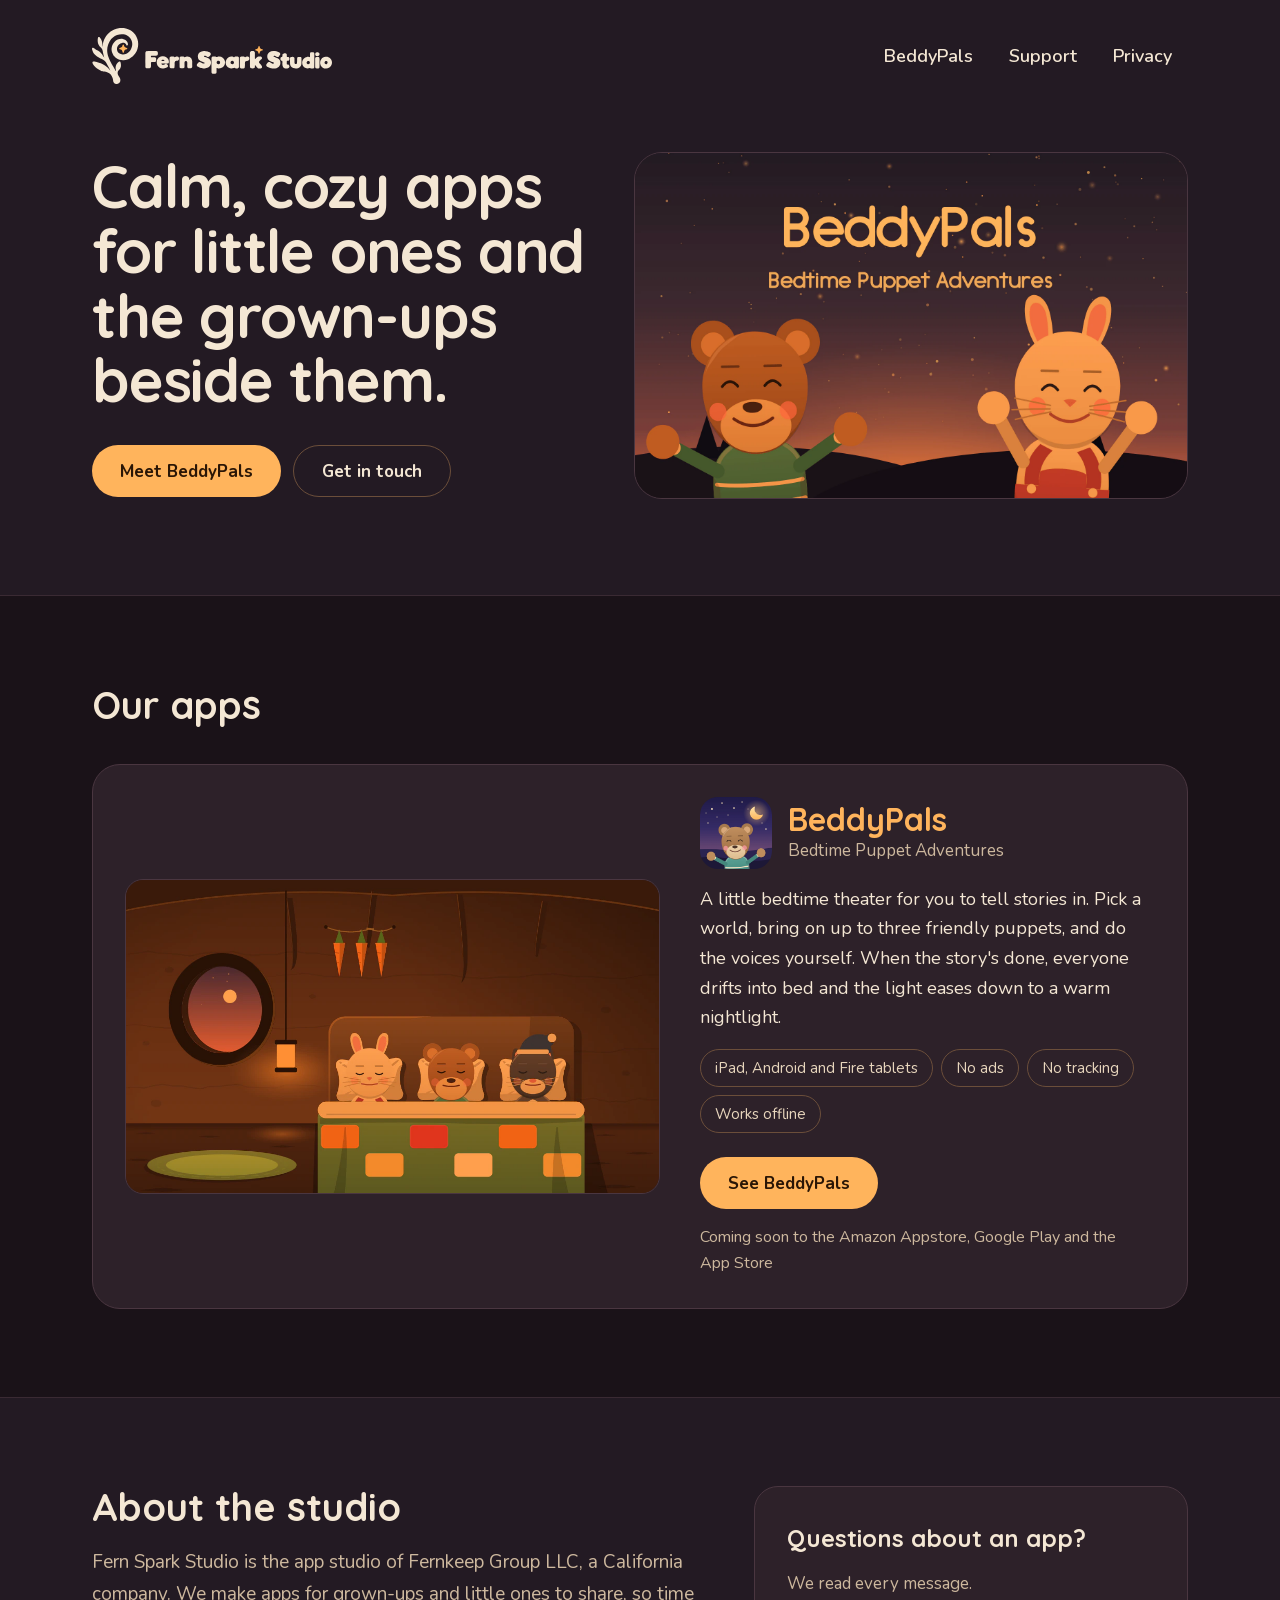
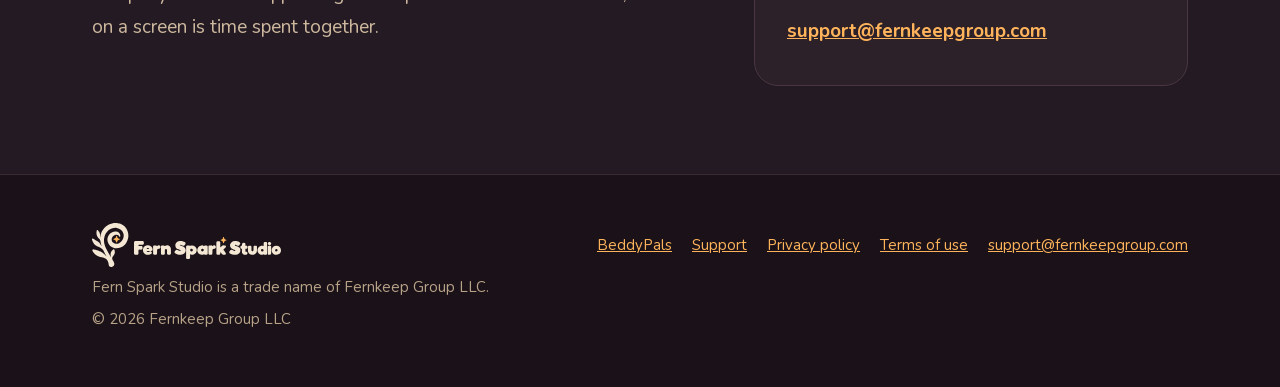
==== index.html @ 2775c810 "Fern Spark Studio website: fernkeepgroup.com Home, BeddyPals, Support, privacy policy and terms of u" ====
<!doctype html>
<html lang="en">
<head>
<meta charset="utf-8">
<meta name="viewport" content="width=device-width, initial-scale=1">
<title>Fern Spark Studio: Home</title>
<meta name="description" content="Fern Spark Studio makes calm, cozy apps for little ones and the grown-ups beside them.">
<meta property="og:type" content="website">
<meta property="og:site_name" content="Fern Spark Studio">
<meta property="og:title" content="Fern Spark Studio: Home">
<meta property="og:description" content="Fern Spark Studio makes calm, cozy apps for little ones and the grown-ups beside them.">
<meta property="og:url" content="https://fernkeepgroup.com/">
<meta property="og:image" content="https://fernkeepgroup.com/images/splash-art.png">
<meta property="og:image:width" content="1600">
<meta property="og:image:height" content="1000">
<meta property="og:image:alt" content="BeddyPals: the Sleepy Bear and Little Rabbit cheering under a starry sky">
<meta name="twitter:card" content="summary_large_image">
<meta name="twitter:title" content="Fern Spark Studio: Home">
<meta name="twitter:description" content="Fern Spark Studio makes calm, cozy apps for little ones and the grown-ups beside them.">
<meta name="twitter:image" content="https://fernkeepgroup.com/images/splash-art.png">
<link rel="icon" href="images/favicon-32.png" sizes="32x32" type="image/png">
<link rel="icon" href="images/favicon.svg" type="image/svg+xml">
<link rel="apple-touch-icon" href="images/apple-touch-icon.png">
<link rel="stylesheet" href="fonts/fonts.css">
<style>
body{margin:0;background:#231A23}
*,*::before,*::after{box-sizing:border-box}
a{color:#FFB45C}a:hover{color:#FFD39E}
</style>
</head>
<body>
<div style="font-family: 'Nunito', 'Trebuchet MS', sans-serif; color: #F4E7D4; background: #231A23; font-size: 18px; line-height: 1.6">

<header style="max-width: 1160px; margin: 0 auto; padding: 28px 32px; display: flex; flex-wrap: wrap; align-items: center; justify-content: space-between; gap: 16px 32px">
<a href="index.html" style="font-family: 'Quicksand', 'Trebuchet MS', sans-serif; font-weight: 700; font-size: 26px; letter-spacing: -0.01em; color: #F4E7D4; text-decoration: none; min-height: 44px; display: flex; align-items: center"><img src="images/fernspark-dark-horizontal.svg" width="240" height="56" alt="Fern Spark Studio" style="display: block; height: 56px; width: auto"></a>
<nav aria-label="Main" style="display: flex; flex-wrap: wrap; gap: 4px">
<a href="beddypals.html" style="display: flex; align-items: center; min-height: 44px; padding: 0 16px; border-radius: 999px; color: #F4E7D4; text-decoration: none; font-weight: 600">BeddyPals</a>
<a href="support.html" style="display: flex; align-items: center; min-height: 44px; padding: 0 16px; border-radius: 999px; color: #F4E7D4; text-decoration: none; font-weight: 600">Support</a>
<a href="privacy.html" style="display: flex; align-items: center; min-height: 44px; padding: 0 16px; border-radius: 999px; color: #F4E7D4; text-decoration: none; font-weight: 600">Privacy</a>
</nav>
</header>

<section style="max-width: 1160px; margin: 0 auto; padding: 40px 32px 96px; display: flex; flex-wrap: wrap; align-items: center; gap: 48px">
<div style="flex: 1 1 420px; min-width: 0; display: flex; flex-direction: column; gap: 24px">
<h1 style="margin: 0; font-family: 'Quicksand', 'Trebuchet MS', sans-serif; font-weight: 700; font-size: clamp(40px, 5vw, 60px); line-height: 1.08; letter-spacing: -0.02em; color: #F4E7D4">Calm, cozy apps for little ones and the grown-ups beside them.</h1>
<div style="display: flex; flex-wrap: wrap; gap: 12px; padding-top: 8px">
<a href="beddypals.html" style="display: inline-flex; align-items: center; min-height: 52px; padding: 0 28px; border-radius: 999px; background: #FFB45C; color: #2A1606; font-weight: 700; font-size: 17px; text-decoration: none">Meet BeddyPals</a>
<a href="support.html" style="display: inline-flex; align-items: center; min-height: 52px; padding: 0 28px; border-radius: 999px; border: 1.5px solid #6B4E3A; color: #F4E7D4; font-weight: 700; font-size: 17px; text-decoration: none">Get in touch</a>
</div>
</div>
<div style="flex: 1 1 480px; min-width: 0">
<img src="images/splash-art.webp" width="1600" height="1000" alt="BeddyPals: the Sleepy Bear and Little Rabbit cheering under a starry sky" style="display: block; width: 100%; height: auto; border-radius: 28px; border: 1px solid #4A3640">
</div>
</section>

<section id="apps" style="background: #1A1218; border-top: 1px solid #3A2A33; border-bottom: 1px solid #3A2A33">
<div style="max-width: 1160px; margin: 0 auto; padding: 88px 32px; display: flex; flex-direction: column; gap: 36px">
<h2 style="margin: 0; font-family: 'Quicksand', 'Trebuchet MS', sans-serif; font-weight: 700; font-size: 38px; line-height: 1.15; color: #F4E7D4">Our apps</h2>
<article style="display: flex; flex-wrap: wrap; align-items: center; gap: 40px; padding: 32px; background: #2D2129; border: 1px solid #4A3640; border-radius: 28px">
<div style="flex: 1 1 440px; min-width: 0">
<img src="images/06-goodnight.webp" width="1024" height="600" alt="BeddyPals goodnight scene: the Little Rabbit, Little Kitten and Sleepy Bear tucked into bed under a patchwork blanket" style="display: block; width: 100%; height: auto; border-radius: 18px; border: 1px solid #4A3640">
</div>
<div style="flex: 1 1 360px; min-width: 0; display: flex; flex-direction: column; gap: 16px">
<div style="display: flex; align-items: center; gap: 16px">
<img src="images/beddypals-icon.webp" width="512" height="512" alt="BeddyPals app icon" style="display: block; width: 72px; height: 72px; border-radius: 18px">
<div style="display: flex; flex-direction: column">
<h3 style="margin: 0; font-family: 'Quicksand', 'Trebuchet MS', sans-serif; font-weight: 700; font-size: 32px; line-height: 1.15; color: #FFB45C">BeddyPals</h3>
<p style="margin: 0; font-size: 17px; color: #CDB89E">Bedtime Puppet Adventures</p>
</div>
</div>
<p style="margin: 0; font-size: 18px; line-height: 1.65; color: #F4E7D4">A little bedtime theater for you to tell stories in. Pick a world, bring on up to three friendly puppets, and do the voices yourself. When the story's done, everyone drifts into bed and the light eases down to a warm nightlight.</p>
<div style="display: flex; flex-wrap: wrap; gap: 8px">
<span style="padding: 6px 14px; border-radius: 999px; border: 1px solid #6B4E3A; font-size: 15px; color: #E8D6BD">iPad, Android and Fire tablets</span>
<span style="padding: 6px 14px; border-radius: 999px; border: 1px solid #6B4E3A; font-size: 15px; color: #E8D6BD">No ads</span>
<span style="padding: 6px 14px; border-radius: 999px; border: 1px solid #6B4E3A; font-size: 15px; color: #E8D6BD">No tracking</span>
<span style="padding: 6px 14px; border-radius: 999px; border: 1px solid #6B4E3A; font-size: 15px; color: #E8D6BD">Works offline</span>
</div>
<div style="display: flex; flex-wrap: wrap; align-items: center; gap: 16px; padding-top: 8px">
<a href="beddypals.html" style="display: inline-flex; align-items: center; min-height: 52px; padding: 0 28px; border-radius: 999px; background: #FFB45C; color: #2A1606; font-weight: 700; font-size: 17px; text-decoration: none">See BeddyPals</a>
<span style="font-size: 16px; color: #CDB89E">Coming soon to the Amazon&nbsp;Appstore, Google&nbsp;Play and the App&nbsp;Store</span>
</div>
</div>
</article>
</div>
</section>

<section style="max-width: 1160px; margin: 0 auto; padding: 88px 32px; display: flex; flex-wrap: wrap; gap: 48px; align-items: flex-start">
<div style="flex: 1 1 520px; min-width: 0; display: flex; flex-direction: column; gap: 16px">
<h2 style="margin: 0; font-family: 'Quicksand', 'Trebuchet MS', sans-serif; font-weight: 700; font-size: 38px; line-height: 1.15; color: #F4E7D4">About the studio</h2>
<p style="margin: 0; font-size: 19px; line-height: 1.7; color: #CDB89E">Fern Spark Studio is the app studio of Fernkeep Group LLC, a California company. We make apps for grown-ups and little ones to share, so time on a screen is time spent together.</p>
</div>
<div style="flex: 1 1 340px; min-width: 0; padding: 32px; background: #2D2129; border: 1px solid #4A3640; border-radius: 24px; display: flex; flex-direction: column; gap: 12px">
<h3 style="margin: 0; font-family: 'Quicksand', 'Trebuchet MS', sans-serif; font-weight: 700; font-size: 24px; color: #F4E7D4">Questions about an app?</h3>
<p style="margin: 0; font-size: 17px; color: #CDB89E">We read every message.</p>
<a href="mailto:support@fernkeepgroup.com" style="font-weight: 700; font-size: 19px; min-height: 44px; display: flex; align-items: center">support@fernkeepgroup.com</a>
</div>
</section>

<footer style="background: #1A1218; border-top: 1px solid #3A2A33">
<div style="max-width: 1160px; margin: 0 auto; padding: 48px 32px 56px; display: flex; flex-wrap: wrap; justify-content: space-between; gap: 32px">
<div style="display: flex; flex-direction: column; gap: 8px; max-width: 460px">
<img src="images/fernspark-dark-horizontal.svg" width="189" height="44" alt="Fern Spark Studio" style="display: block; height: 44px; width: auto; align-self: flex-start">
<p style="margin: 0; font-size: 15px; color: #B8A288">Fern Spark Studio is a trade name of Fernkeep Group LLC.</p>
<p style="margin: 0; font-size: 15px; color: #B8A288">© 2026 Fernkeep Group LLC</p>
</div>
<nav aria-label="Footer" style="display: flex; flex-wrap: wrap; gap: 4px 20px; align-items: flex-start">
<a href="beddypals.html" style="font-size: 15px; min-height: 44px; display: flex; align-items: center">BeddyPals</a>
<a href="support.html" style="font-size: 15px; min-height: 44px; display: flex; align-items: center">Support</a>
<a href="privacy.html" style="font-size: 15px; min-height: 44px; display: flex; align-items: center">Privacy policy</a>
<a href="terms.html" style="font-size: 15px; min-height: 44px; display: flex; align-items: center">Terms of use</a>
<a href="mailto:support@fernkeepgroup.com" style="font-size: 15px; min-height: 44px; display: flex; align-items: center">support@fernkeepgroup.com</a>
</nav>
</div>
</footer>

</div>
</body>
</html>
---- fonts/fonts.css ----
/* Quicksand and Nunito, latin subset, self-hosted (SIL Open Font License 1.1; see OFL-*.txt).
   Same @font-face rules Google Fonts served for this site's stylesheet link, with local files. */
@font-face {
  font-family: 'Nunito';
  font-style: normal;
  font-weight: 400;
  font-display: swap;
  src: url(nunito-latin.woff2) format('woff2');
  unicode-range: U+0000-00FF, U+0131, U+0152-0153, U+02BB-02BC, U+02C6, U+02DA, U+02DC, U+0304, U+0308, U+0329, U+2000-206F, U+20AC, U+2122, U+2191, U+2193, U+2212, U+2215, U+FEFF, U+FFFD;
}
@font-face {
  font-family: 'Nunito';
  font-style: normal;
  font-weight: 600;
  font-display: swap;
  src: url(nunito-latin.woff2) format('woff2');
  unicode-range: U+0000-00FF, U+0131, U+0152-0153, U+02BB-02BC, U+02C6, U+02DA, U+02DC, U+0304, U+0308, U+0329, U+2000-206F, U+20AC, U+2122, U+2191, U+2193, U+2212, U+2215, U+FEFF, U+FFFD;
}
@font-face {
  font-family: 'Nunito';
  font-style: normal;
  font-weight: 700;
  font-display: swap;
  src: url(nunito-latin.woff2) format('woff2');
  unicode-range: U+0000-00FF, U+0131, U+0152-0153, U+02BB-02BC, U+02C6, U+02DA, U+02DC, U+0304, U+0308, U+0329, U+2000-206F, U+20AC, U+2122, U+2191, U+2193, U+2212, U+2215, U+FEFF, U+FFFD;
}
@font-face {
  font-family: 'Quicksand';
  font-style: normal;
  font-weight: 500;
  font-display: swap;
  src: url(quicksand-latin.woff2) format('woff2');
  unicode-range: U+0000-00FF, U+0131, U+0152-0153, U+02BB-02BC, U+02C6, U+02DA, U+02DC, U+0304, U+0308, U+0329, U+2000-206F, U+20AC, U+2122, U+2191, U+2193, U+2212, U+2215, U+FEFF, U+FFFD;
}
@font-face {
  font-family: 'Quicksand';
  font-style: normal;
  font-weight: 600;
  font-display: swap;
  src: url(quicksand-latin.woff2) format('woff2');
  unicode-range: U+0000-00FF, U+0131, U+0152-0153, U+02BB-02BC, U+02C6, U+02DA, U+02DC, U+0304, U+0308, U+0329, U+2000-206F, U+20AC, U+2122, U+2191, U+2193, U+2212, U+2215, U+FEFF, U+FFFD;
}
@font-face {
  font-family: 'Quicksand';
  font-style: normal;
  font-weight: 700;
  font-display: swap;
  src: url(quicksand-latin.woff2) format('woff2');
  unicode-range: U+0000-00FF, U+0131, U+0152-0153, U+02BB-02BC, U+02C6, U+02DA, U+02DC, U+0304, U+0308, U+0329, U+2000-206F, U+20AC, U+2122, U+2191, U+2193, U+2212, U+2215, U+FEFF, U+FFFD;
}
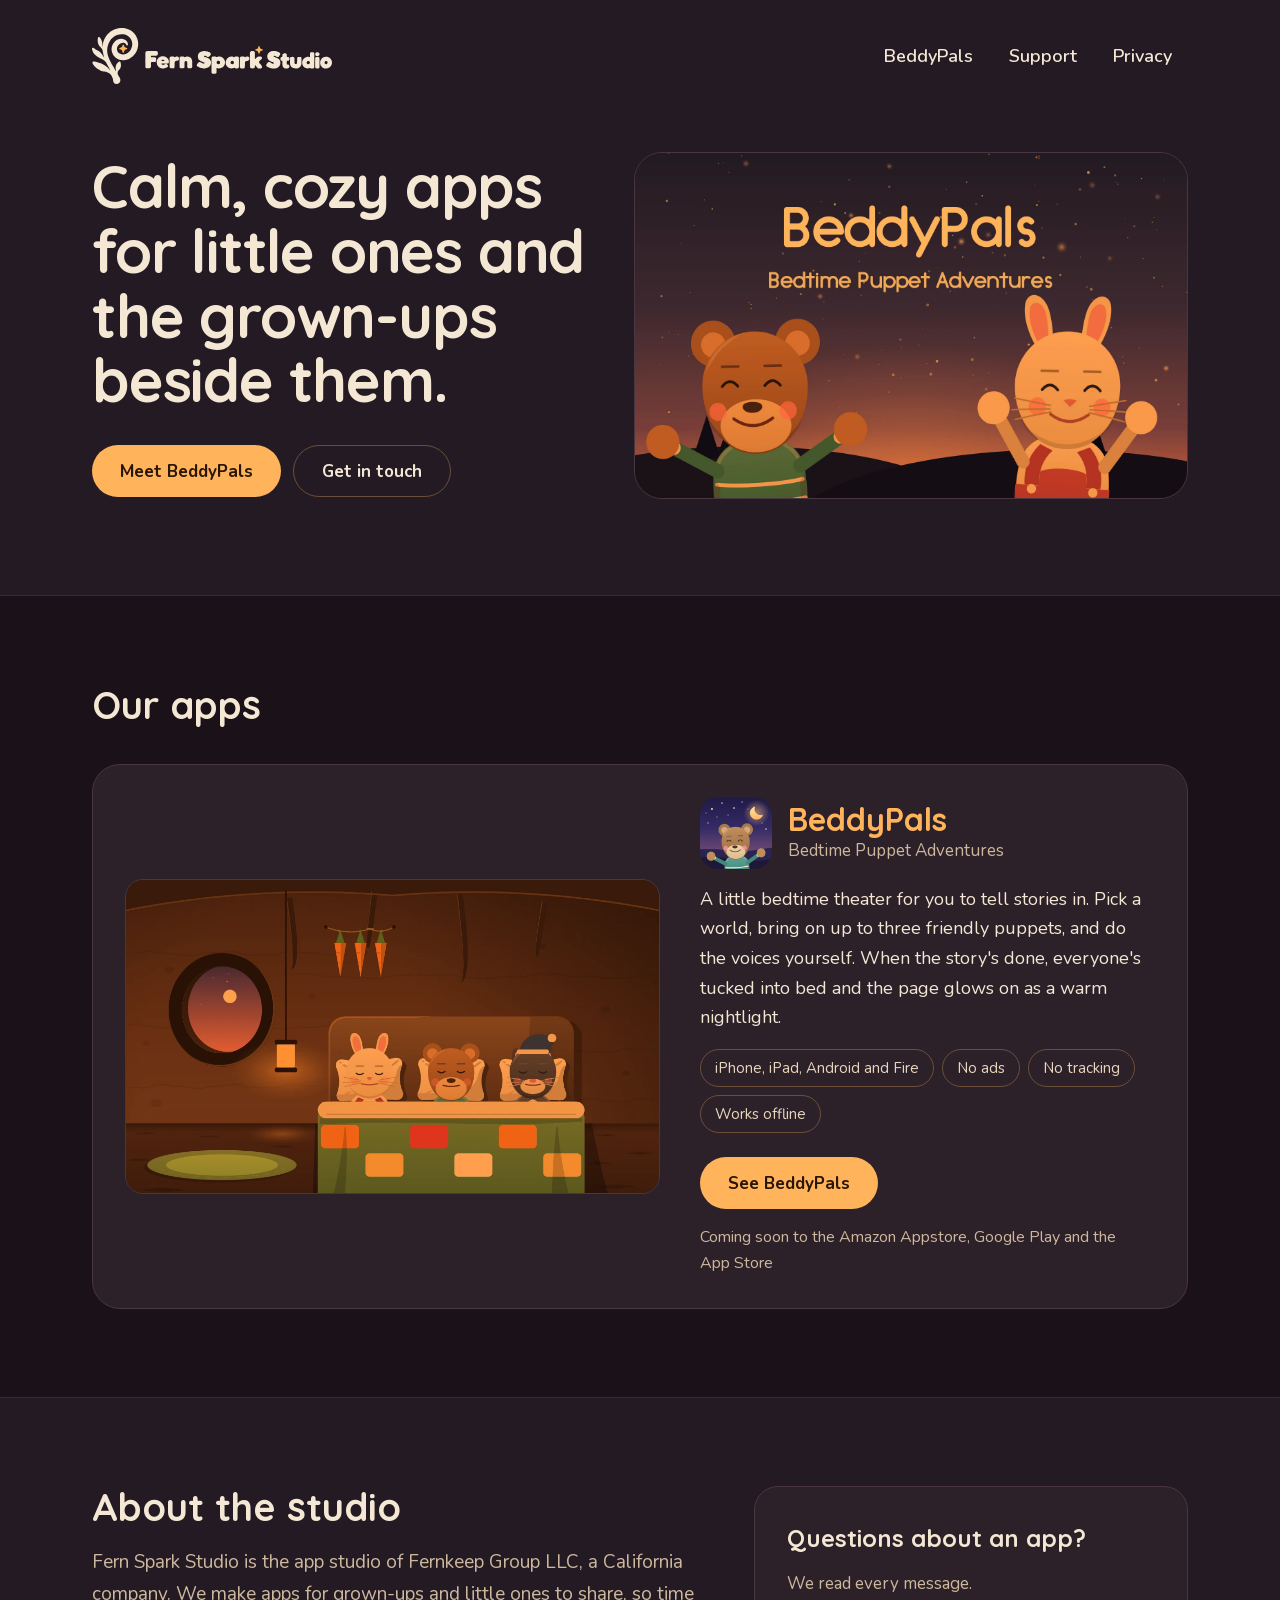
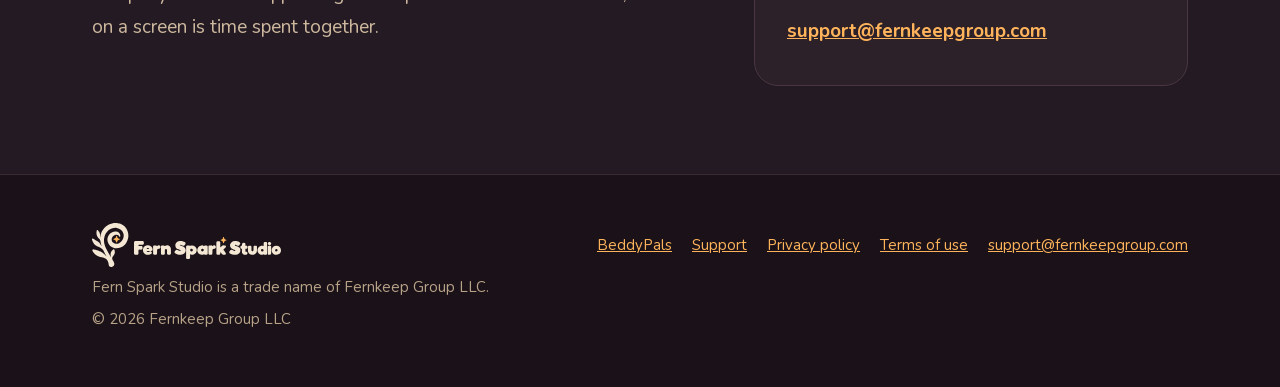
==== commit 694f7142: "Site review: accuracy fixes, privacy and terms update, phone wrapping Checked every claim against th" ====
--- a/index.html
+++ b/index.html
@@ -26,6 +26,7 @@
 body{margin:0;background:#231A23}
 *,*::before,*::after{box-sizing:border-box}
 a{color:#FFB45C}a:hover{color:#FFD39E}
+@media (max-width:600px){h1,h2,h3{text-wrap:balance}p,li{text-wrap:pretty}.nw{white-space:nowrap}}
 </style>
 </head>
 <body>
@@ -42,7 +43,7 @@
 
 <section style="max-width: 1160px; margin: 0 auto; padding: 40px 32px 96px; display: flex; flex-wrap: wrap; align-items: center; gap: 48px">
 <div style="flex: 1 1 420px; min-width: 0; display: flex; flex-direction: column; gap: 24px">
-<h1 style="margin: 0; font-family: 'Quicksand', 'Trebuchet MS', sans-serif; font-weight: 700; font-size: clamp(40px, 5vw, 60px); line-height: 1.08; letter-spacing: -0.02em; color: #F4E7D4">Calm, cozy apps for little ones and the grown-ups beside them.</h1>
+<h1 style="margin: 0; font-family: 'Quicksand', 'Trebuchet MS', sans-serif; font-weight: 700; font-size: clamp(34px, min(9.6vw, 40px) + max(0px, 5vw - 40px), 60px); line-height: 1.08; letter-spacing: -0.02em; color: #F4E7D4">Calm, cozy apps for little ones and the <span class="nw">grown-ups</span> beside them.</h1>
 <div style="display: flex; flex-wrap: wrap; gap: 12px; padding-top: 8px">
 <a href="beddypals.html" style="display: inline-flex; align-items: center; min-height: 52px; padding: 0 28px; border-radius: 999px; background: #FFB45C; color: #2A1606; font-weight: 700; font-size: 17px; text-decoration: none">Meet BeddyPals</a>
 <a href="support.html" style="display: inline-flex; align-items: center; min-height: 52px; padding: 0 28px; border-radius: 999px; border: 1.5px solid #6B4E3A; color: #F4E7D4; font-weight: 700; font-size: 17px; text-decoration: none">Get in touch</a>
@@ -55,7 +56,7 @@
 
 <section id="apps" style="background: #1A1218; border-top: 1px solid #3A2A33; border-bottom: 1px solid #3A2A33">
 <div style="max-width: 1160px; margin: 0 auto; padding: 88px 32px; display: flex; flex-direction: column; gap: 36px">
-<h2 style="margin: 0; font-family: 'Quicksand', 'Trebuchet MS', sans-serif; font-weight: 700; font-size: 38px; line-height: 1.15; color: #F4E7D4">Our apps</h2>
+<h2 style="margin: 0; font-family: 'Quicksand', 'Trebuchet MS', sans-serif; font-weight: 700; font-size: min(38px, max(30px, 8.6vw)); line-height: 1.15; color: #F4E7D4">Our apps</h2>
 <article style="display: flex; flex-wrap: wrap; align-items: center; gap: 40px; padding: 32px; background: #2D2129; border: 1px solid #4A3640; border-radius: 28px">
 <div style="flex: 1 1 440px; min-width: 0">
 <img src="images/06-goodnight.webp" width="1024" height="600" alt="BeddyPals goodnight scene: the Little Rabbit, Little Kitten and Sleepy Bear tucked into bed under a patchwork blanket" style="display: block; width: 100%; height: auto; border-radius: 18px; border: 1px solid #4A3640">
@@ -68,9 +69,9 @@
 <p style="margin: 0; font-size: 17px; color: #CDB89E">Bedtime Puppet Adventures</p>
 </div>
 </div>
-<p style="margin: 0; font-size: 18px; line-height: 1.65; color: #F4E7D4">A little bedtime theater for you to tell stories in. Pick a world, bring on up to three friendly puppets, and do the voices yourself. When the story's done, everyone drifts into bed and the light eases down to a warm nightlight.</p>
+<p style="margin: 0; font-size: 18px; line-height: 1.65; color: #F4E7D4">A little bedtime theater for you to tell stories in. Pick a world, bring on up to three friendly puppets, and do the voices yourself. When the story's done, everyone's tucked into bed and the page glows on as a warm nightlight.</p>
 <div style="display: flex; flex-wrap: wrap; gap: 8px">
-<span style="padding: 6px 14px; border-radius: 999px; border: 1px solid #6B4E3A; font-size: 15px; color: #E8D6BD">iPad, Android and Fire tablets</span>
+<span style="padding: 6px 14px; border-radius: 999px; border: 1px solid #6B4E3A; font-size: 15px; color: #E8D6BD">iPhone, iPad, Android and Fire</span>
 <span style="padding: 6px 14px; border-radius: 999px; border: 1px solid #6B4E3A; font-size: 15px; color: #E8D6BD">No ads</span>
 <span style="padding: 6px 14px; border-radius: 999px; border: 1px solid #6B4E3A; font-size: 15px; color: #E8D6BD">No tracking</span>
 <span style="padding: 6px 14px; border-radius: 999px; border: 1px solid #6B4E3A; font-size: 15px; color: #E8D6BD">Works offline</span>
@@ -86,8 +87,8 @@
 
 <section style="max-width: 1160px; margin: 0 auto; padding: 88px 32px; display: flex; flex-wrap: wrap; gap: 48px; align-items: flex-start">
 <div style="flex: 1 1 520px; min-width: 0; display: flex; flex-direction: column; gap: 16px">
-<h2 style="margin: 0; font-family: 'Quicksand', 'Trebuchet MS', sans-serif; font-weight: 700; font-size: 38px; line-height: 1.15; color: #F4E7D4">About the studio</h2>
-<p style="margin: 0; font-size: 19px; line-height: 1.7; color: #CDB89E">Fern Spark Studio is the app studio of Fernkeep Group LLC, a California company. We make apps for grown-ups and little ones to share, so time on a screen is time spent together.</p>
+<h2 style="margin: 0; font-family: 'Quicksand', 'Trebuchet MS', sans-serif; font-weight: 700; font-size: min(38px, max(30px, 8.6vw)); line-height: 1.15; color: #F4E7D4">About the studio</h2>
+<p style="margin: 0; font-size: 19px; line-height: 1.7; color: #CDB89E">Fern Spark Studio is the app studio of Fernkeep Group LLC, a California company. We make apps for <span class="nw">grown-ups</span> and little ones to share, so time on a screen is time spent together.</p>
 </div>
 <div style="flex: 1 1 340px; min-width: 0; padding: 32px; background: #2D2129; border: 1px solid #4A3640; border-radius: 24px; display: flex; flex-direction: column; gap: 12px">
 <h3 style="margin: 0; font-family: 'Quicksand', 'Trebuchet MS', sans-serif; font-weight: 700; font-size: 24px; color: #F4E7D4">Questions about an app?</h3>
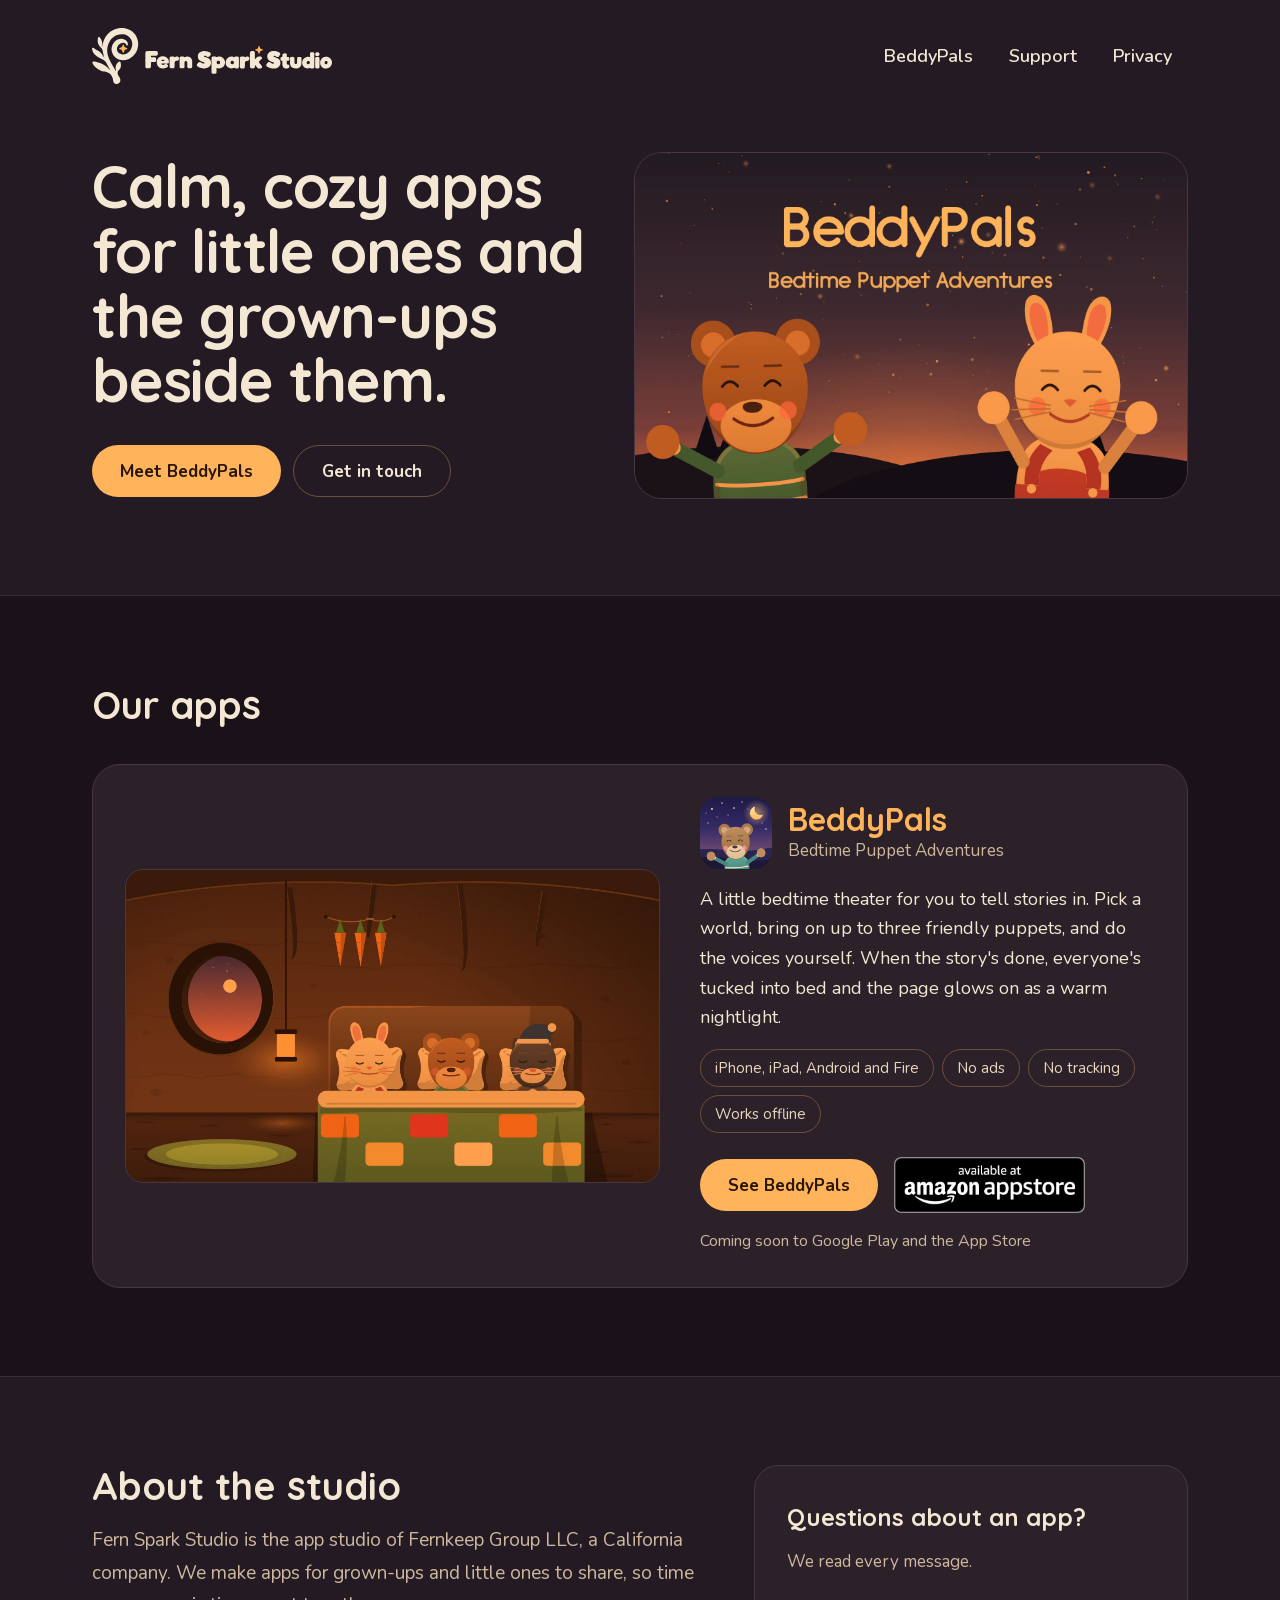
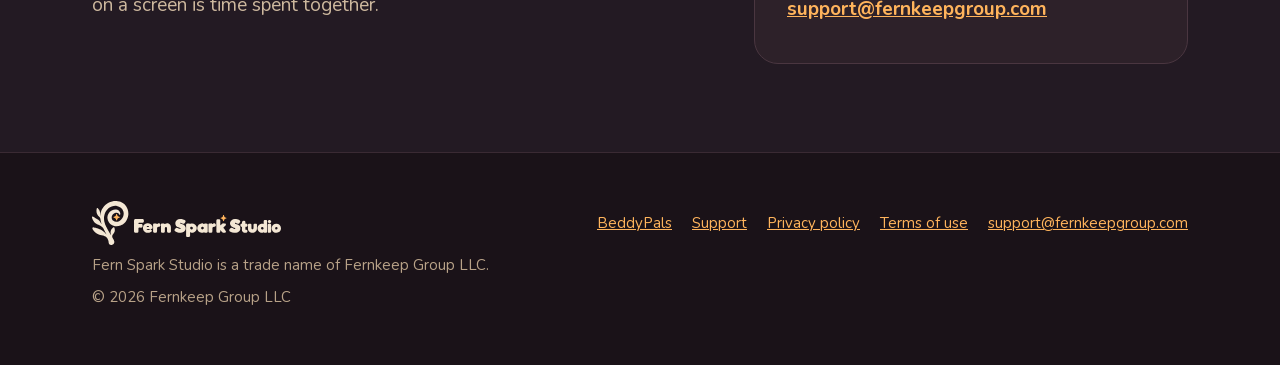
==== commit fda937c3: "BeddyPals is on the Amazon Appstore: official badge linked to the listing - Amazon's black "availabl" ====
--- a/index.html
+++ b/index.html
@@ -78,7 +78,8 @@
 </div>
 <div style="display: flex; flex-wrap: wrap; align-items: center; gap: 16px; padding-top: 8px">
 <a href="beddypals.html" style="display: inline-flex; align-items: center; min-height: 52px; padding: 0 28px; border-radius: 999px; background: #FFB45C; color: #2A1606; font-weight: 700; font-size: 17px; text-decoration: none">See BeddyPals</a>
-<span style="font-size: 16px; color: #CDB89E">Coming soon to the Amazon&nbsp;Appstore, Google&nbsp;Play and the App&nbsp;Store</span>
+<a href="https://www.amazon.com/dp/B0HN4PJKD9" style="display: inline-flex; border-radius: 10px"><img src="images/amazon-appstore-badge.png" width="191" height="56" alt="Available at Amazon Appstore" style="display: block; height: 56px; width: auto"></a>
+<span style="font-size: 16px; color: #CDB89E">Coming soon to Google&nbsp;Play and the App&nbsp;Store</span>
 </div>
 </div>
 </article>
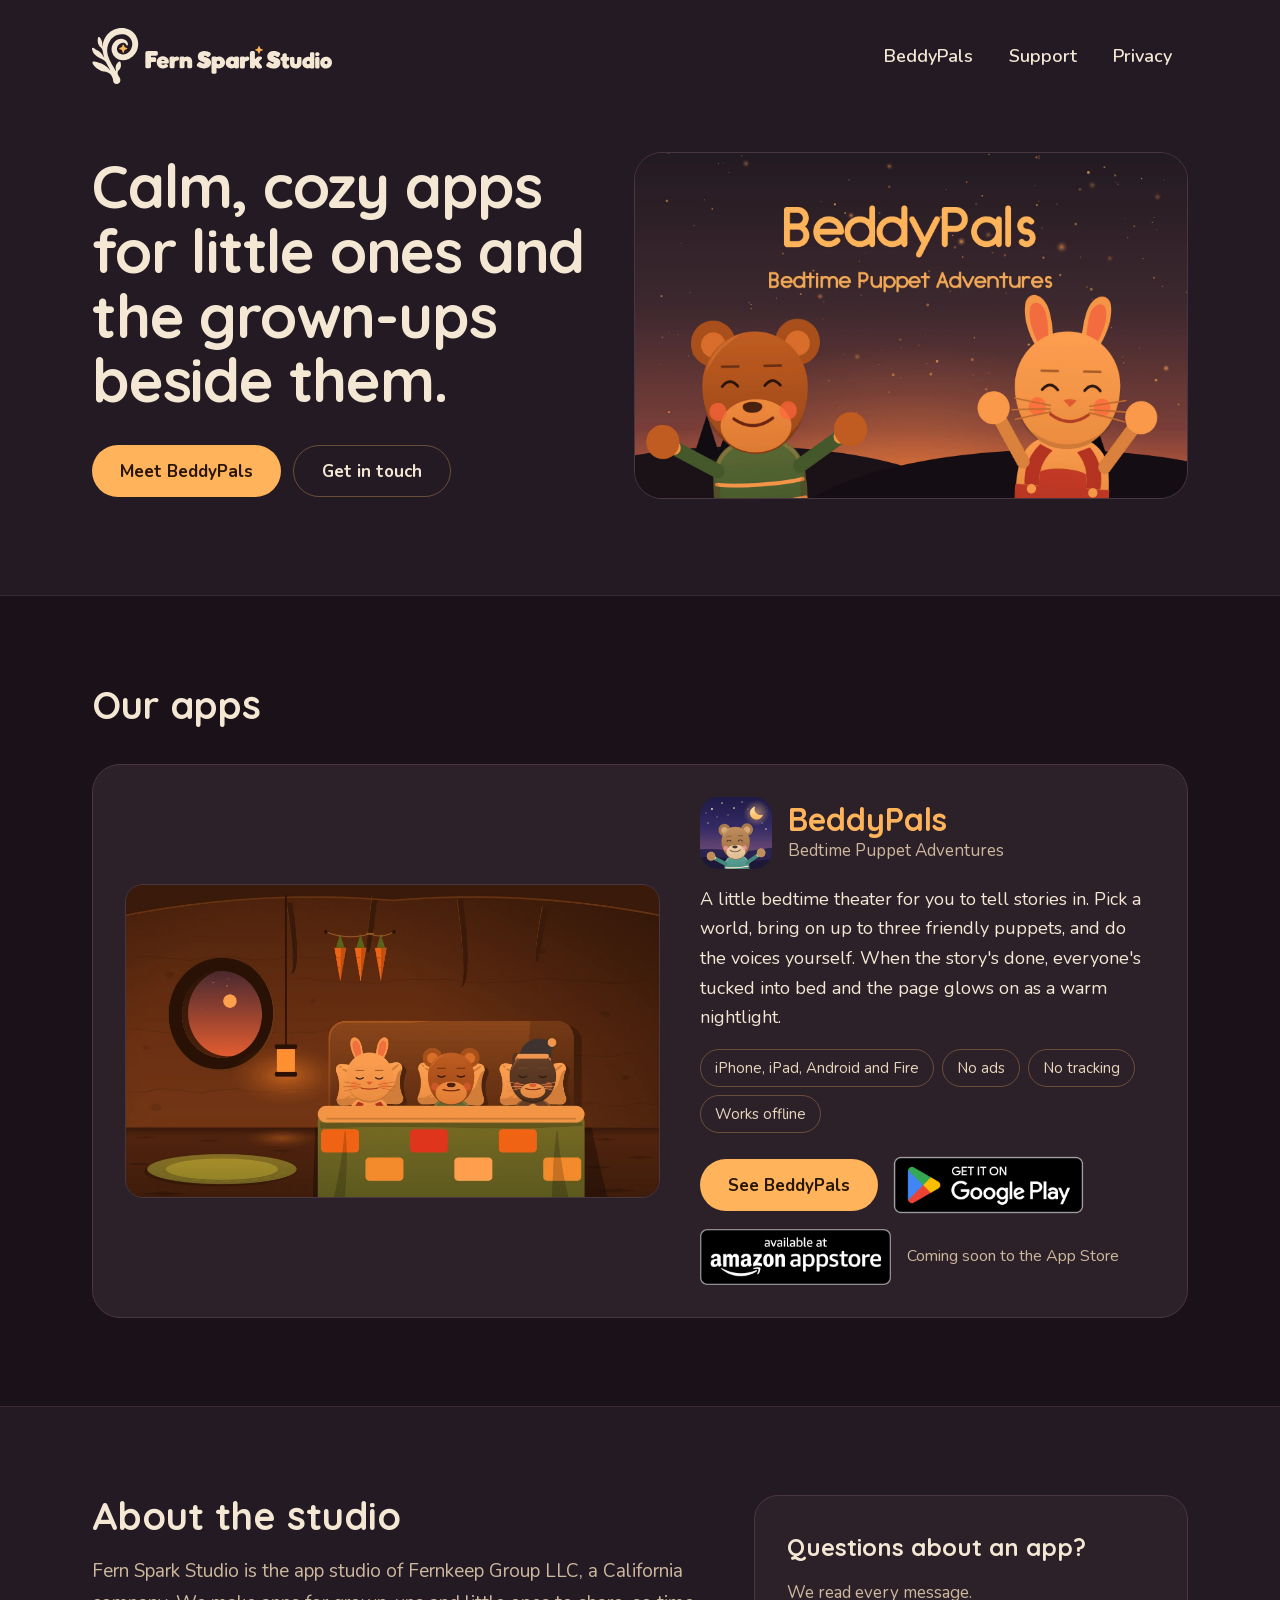
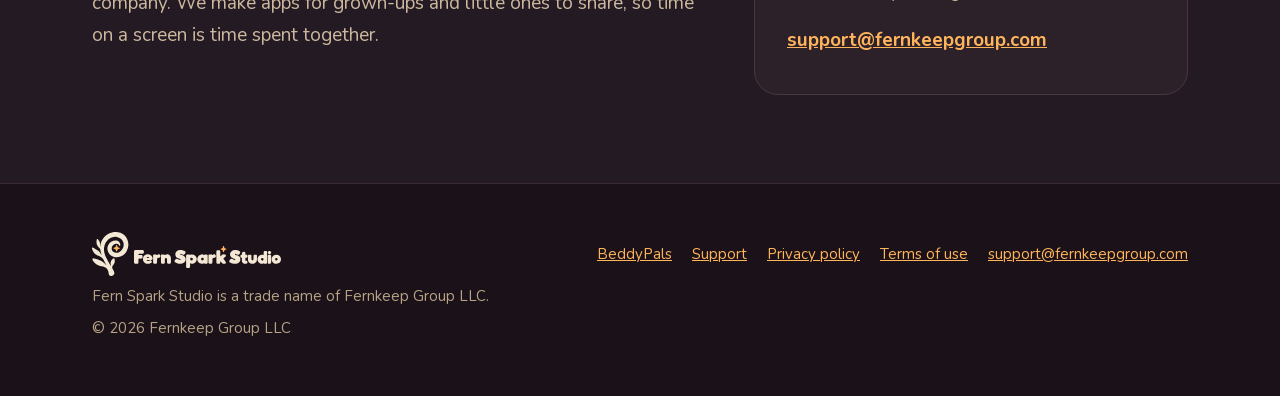
==== commit 58f8a2a4: "BeddyPals is on Google Play: official badge linked to the listing Co-Authored-By: Claude Opus 5.5 <n" ====
--- a/index.html
+++ b/index.html
@@ -78,8 +78,11 @@
 </div>
 <div style="display: flex; flex-wrap: wrap; align-items: center; gap: 16px; padding-top: 8px">
 <a href="beddypals.html" style="display: inline-flex; align-items: center; min-height: 52px; padding: 0 28px; border-radius: 999px; background: #FFB45C; color: #2A1606; font-weight: 700; font-size: 17px; text-decoration: none">See BeddyPals</a>
+<!-- studio:stores-badges -->
+<a href="https://play.google.com/store/apps/details?id=com.fernkeep.beddypals" style="display: inline-flex; border-radius: 10px"><img src="images/google-play-badge.png" width="216" height="84" alt="Get it on Google Play" style="display: block; height: 84px; width: auto; margin: -14px"></a>
 <a href="https://www.amazon.com/dp/B0HN4PJKD9" style="display: inline-flex; border-radius: 10px"><img src="images/amazon-appstore-badge.png" width="191" height="56" alt="Available at Amazon Appstore" style="display: block; height: 56px; width: auto"></a>
-<span style="font-size: 16px; color: #CDB89E">Coming soon to Google&nbsp;Play and the App&nbsp;Store</span>
+<span style="font-size: 16px; color: #CDB89E">Coming soon to the App&nbsp;Store</span>
+<!-- /studio:stores-badges -->
 </div>
 </div>
 </article>
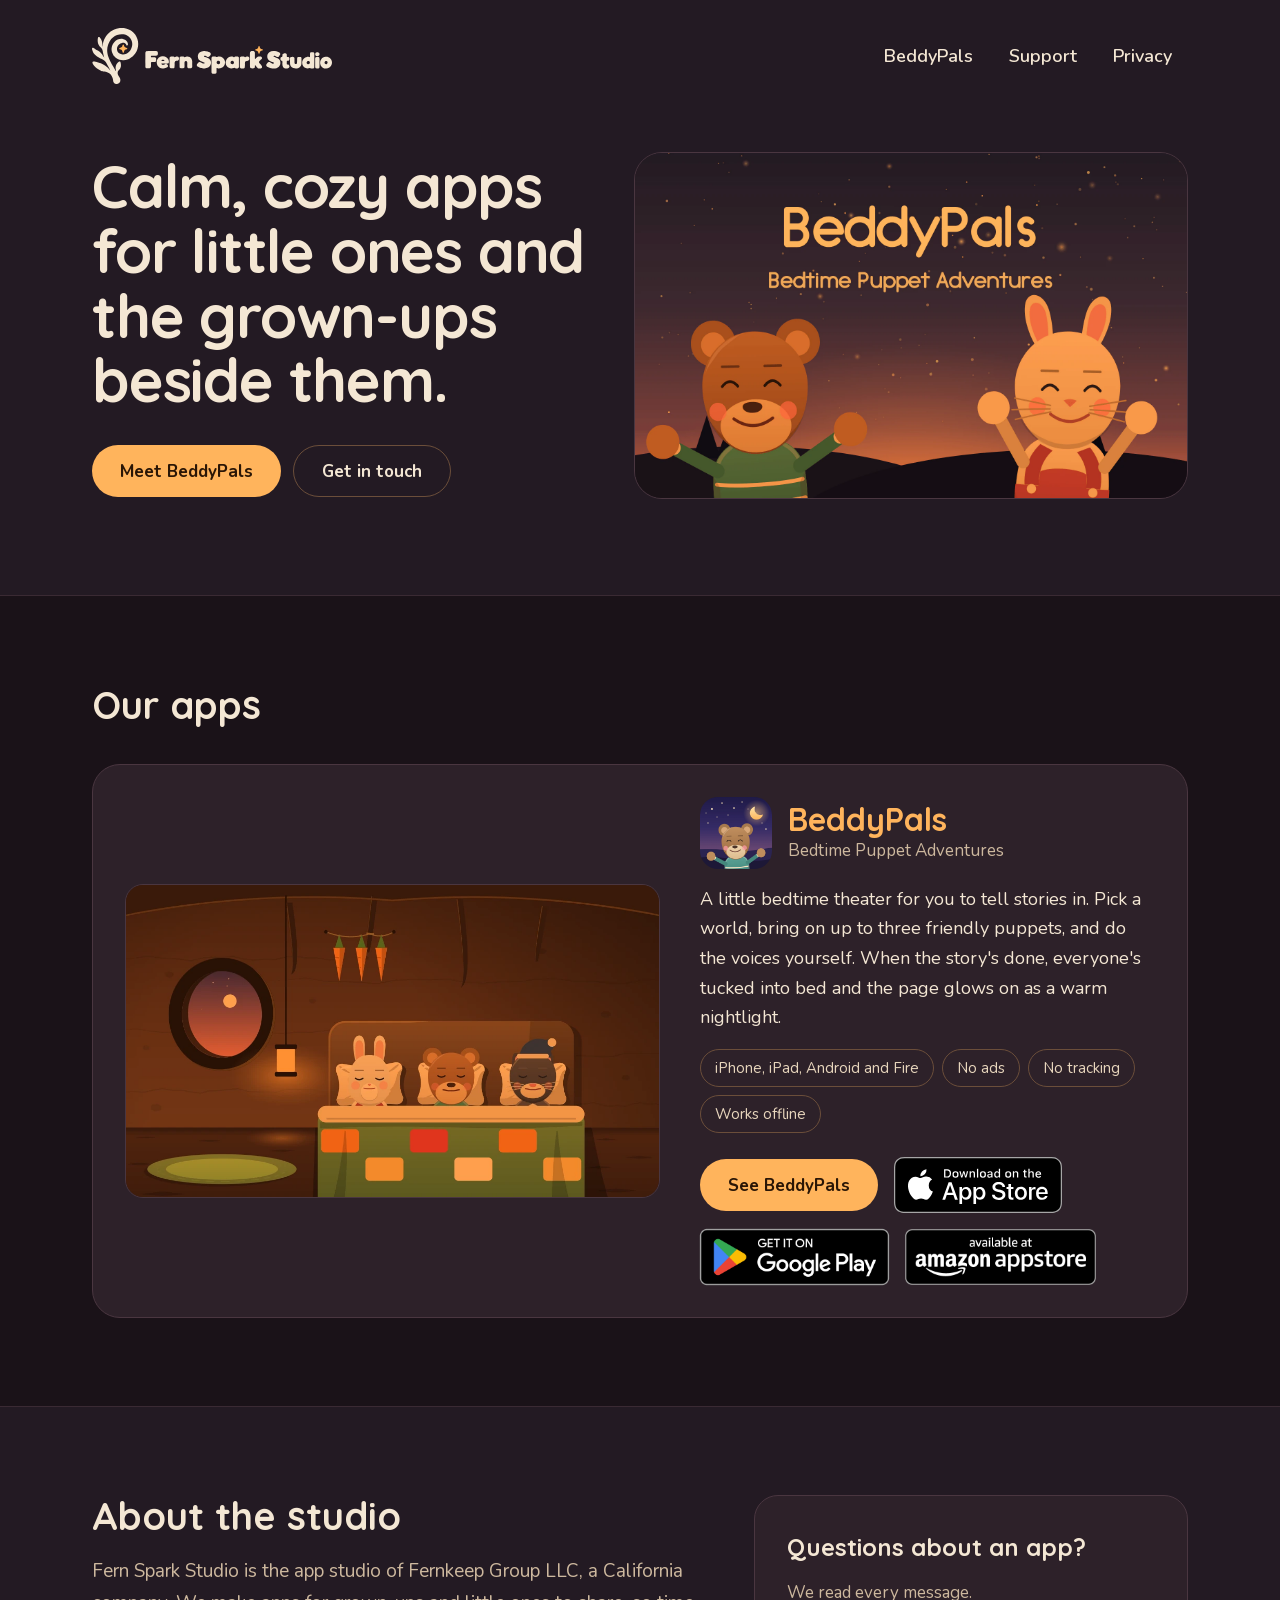
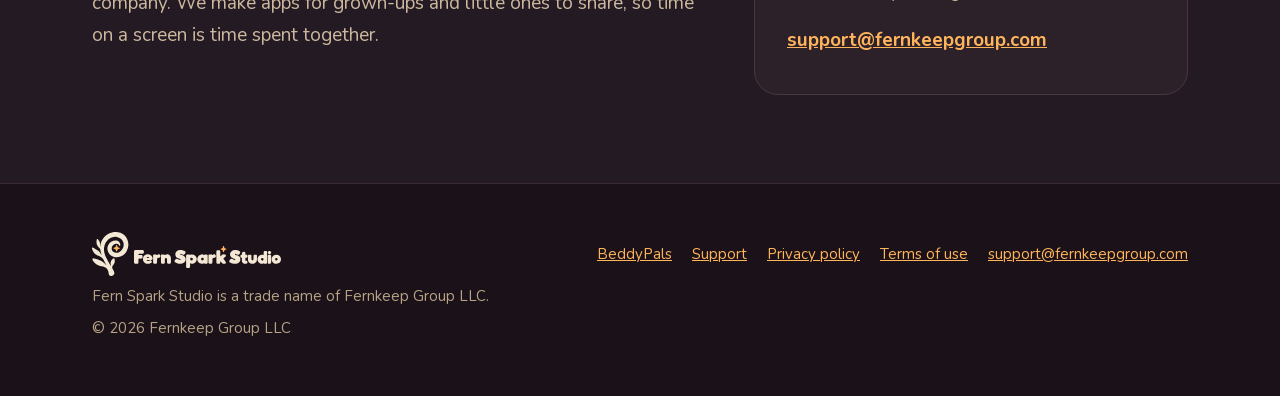
==== commit fa57b0da: "BeddyPals is on the App Store: official badge linked to the listing Co-Authored-By: Claude Opus 5.5 " ====
--- a/index.html
+++ b/index.html
@@ -79,9 +79,9 @@
 <div style="display: flex; flex-wrap: wrap; align-items: center; gap: 16px; padding-top: 8px">
 <a href="beddypals.html" style="display: inline-flex; align-items: center; min-height: 52px; padding: 0 28px; border-radius: 999px; background: #FFB45C; color: #2A1606; font-weight: 700; font-size: 17px; text-decoration: none">See BeddyPals</a>
 <!-- studio:stores-badges -->
+<a href="https://apps.apple.com/us/app/beddypals/id6822966808" style="display: inline-flex; border-radius: 10px"><img src="images/app-store-badge.svg" width="168" height="56" alt="Download on the App Store" style="display: block; height: 56px; width: auto"></a>
 <a href="https://play.google.com/store/apps/details?id=com.fernkeep.beddypals" style="display: inline-flex; border-radius: 10px"><img src="images/google-play-badge.png" width="216" height="84" alt="Get it on Google Play" style="display: block; height: 84px; width: auto; margin: -14px"></a>
 <a href="https://www.amazon.com/dp/B0HN4PJKD9" style="display: inline-flex; border-radius: 10px"><img src="images/amazon-appstore-badge.png" width="191" height="56" alt="Available at Amazon Appstore" style="display: block; height: 56px; width: auto"></a>
-<span style="font-size: 16px; color: #CDB89E">Coming soon to the App&nbsp;Store</span>
 <!-- /studio:stores-badges -->
 </div>
 </div>
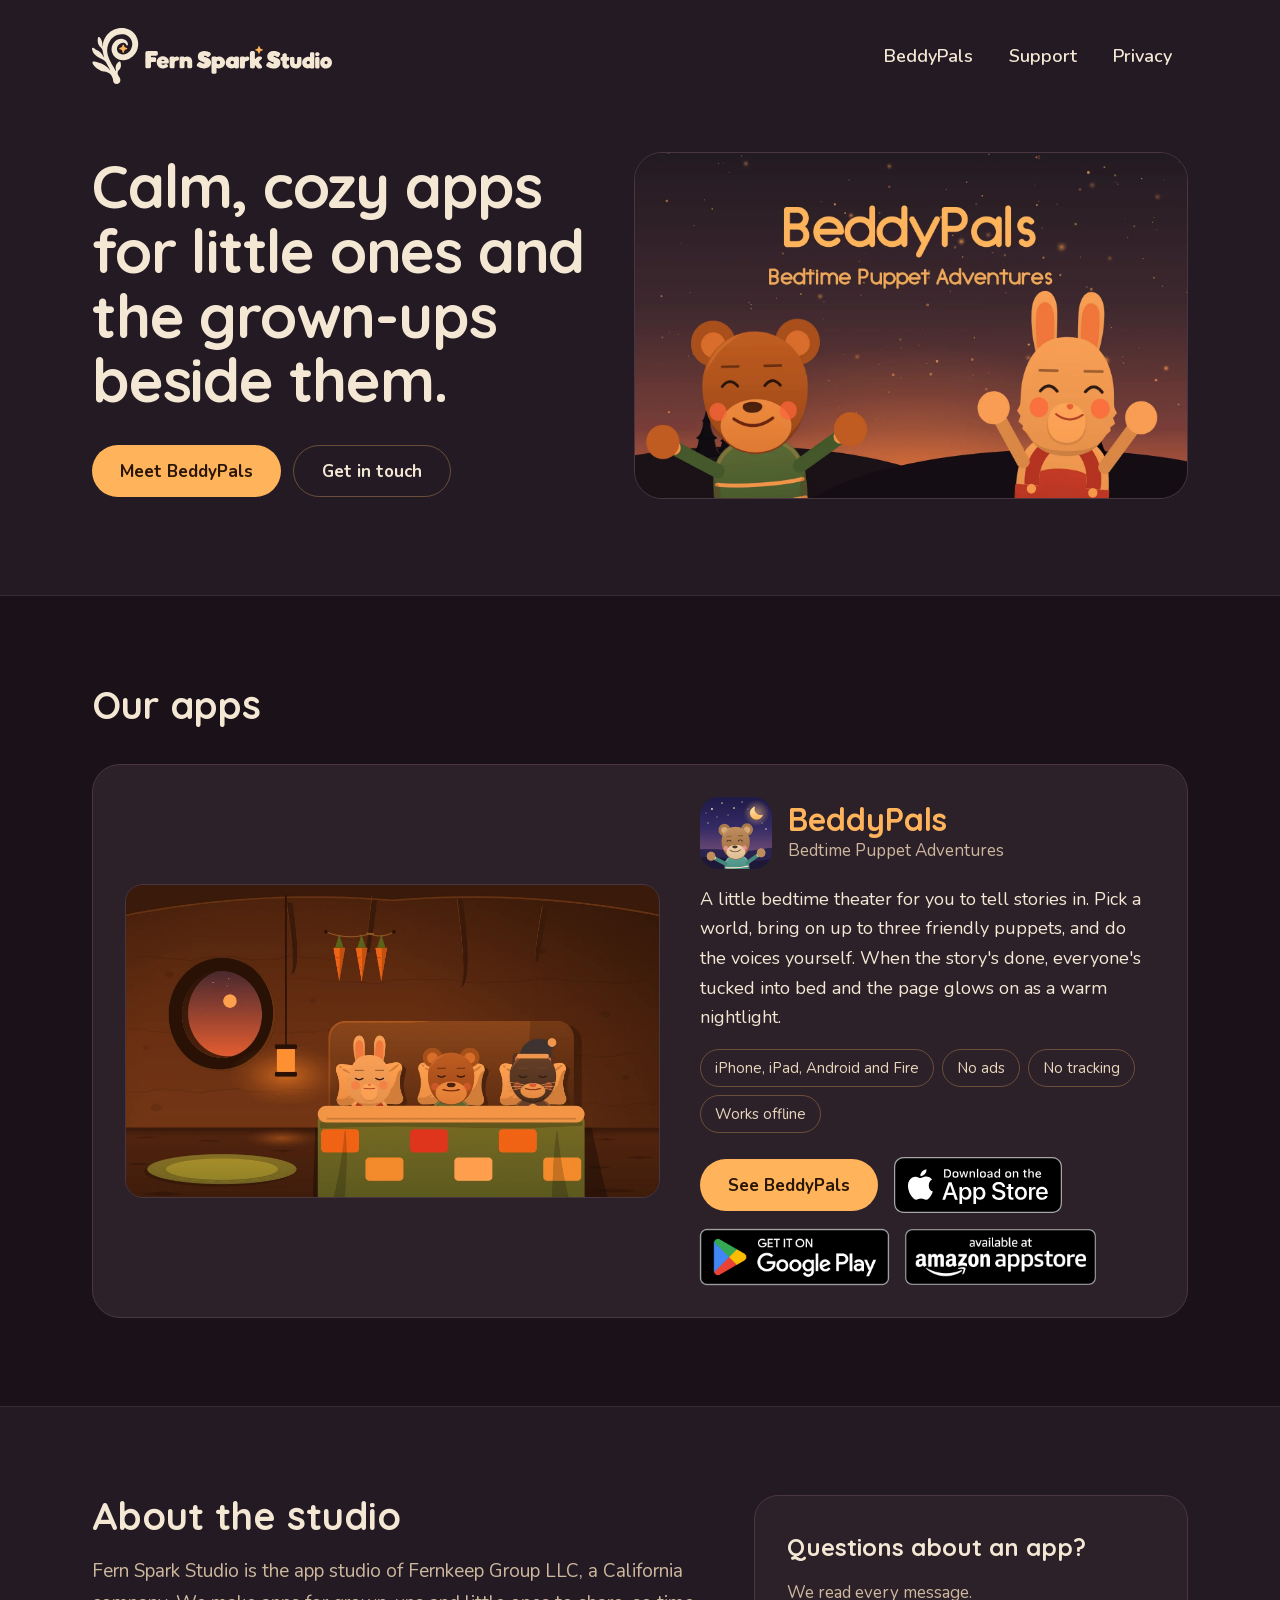
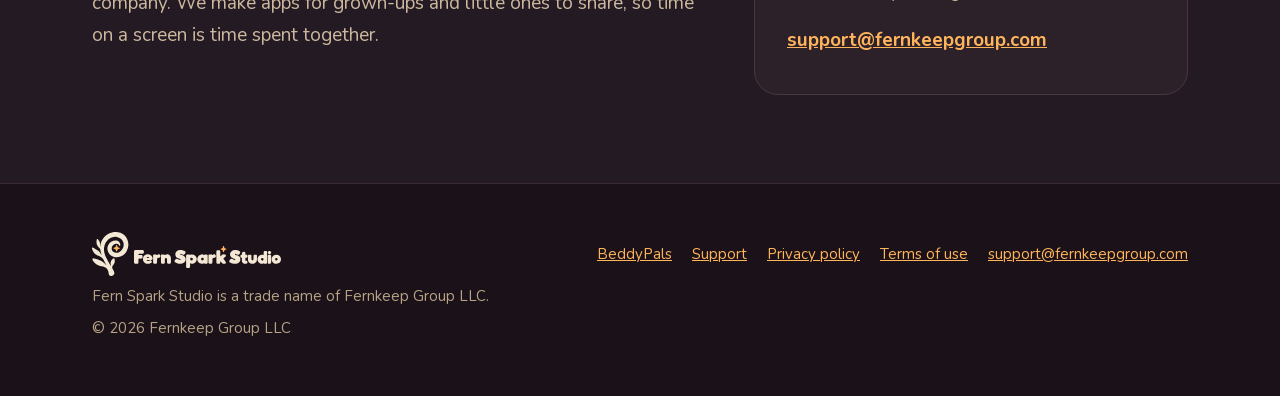
==== commit e0f4c2ad: "Splash art: the Little Rabbit's 1.2 look, on the home page and in link previews Co-Authored-By: Clau" ====
--- a/index.html
+++ b/index.html
@@ -10,14 +10,14 @@
 <meta property="og:title" content="Fern Spark Studio: Home">
 <meta property="og:description" content="Fern Spark Studio makes calm, cozy apps for little ones and the grown-ups beside them.">
 <meta property="og:url" content="https://fernkeepgroup.com/">
-<meta property="og:image" content="https://fernkeepgroup.com/images/splash-art.png">
+<meta property="og:image" content="https://fernkeepgroup.com/images/splash-art-2.png">
 <meta property="og:image:width" content="1600">
 <meta property="og:image:height" content="1000">
 <meta property="og:image:alt" content="BeddyPals: the Sleepy Bear and Little Rabbit cheering under a starry sky">
 <meta name="twitter:card" content="summary_large_image">
 <meta name="twitter:title" content="Fern Spark Studio: Home">
 <meta name="twitter:description" content="Fern Spark Studio makes calm, cozy apps for little ones and the grown-ups beside them.">
-<meta name="twitter:image" content="https://fernkeepgroup.com/images/splash-art.png">
+<meta name="twitter:image" content="https://fernkeepgroup.com/images/splash-art-2.png">
 <link rel="icon" href="images/favicon-32.png" sizes="32x32" type="image/png">
 <link rel="icon" href="images/favicon.svg" type="image/svg+xml">
 <link rel="apple-touch-icon" href="images/apple-touch-icon.png">
